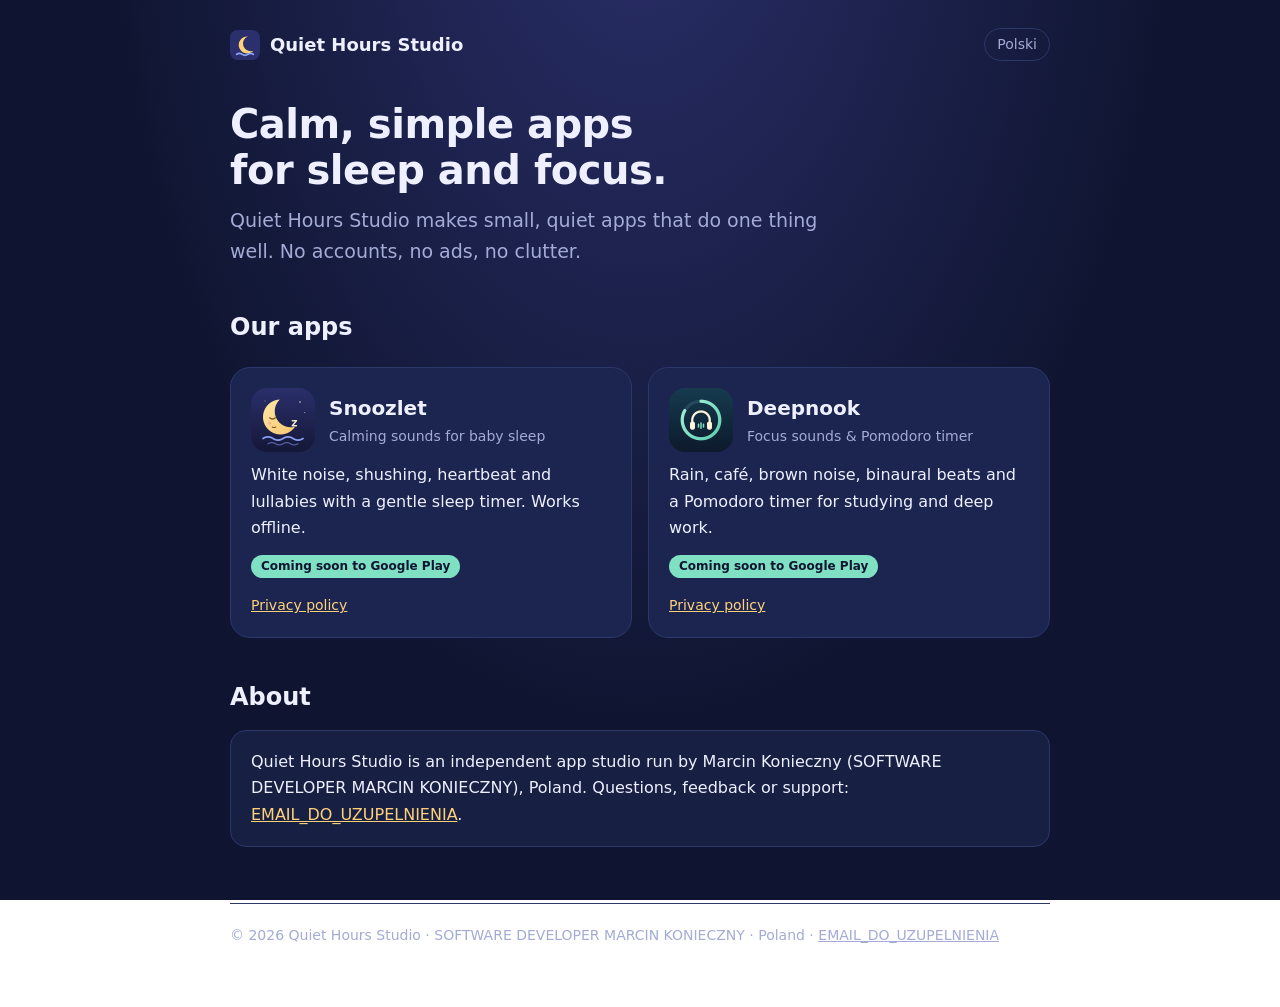
==== index.html @ 29d7ed3e "Strona Quiet Hours Studio i polityki prywatności Snoozlet i Deepnook Co-Authored-By: Claude Opus 5.5" ====
<!DOCTYPE html>
<html lang="en"><head><meta charset="utf-8"><meta name="viewport" content="width=device-width, initial-scale=1">
<title>Quiet Hours Studio</title><meta name="description" content="Quiet Hours Studio – calm, simple apps for sleep and focus.">
<link rel="icon" href="assets/favicon.png"><link rel="stylesheet" href="style.css"></head>
<body><div class="wrap">
<nav><a class="brand" href="index.html"><svg width="30" height="30" viewBox="0 0 64 64" aria-hidden="true"><rect width="64" height="64" rx="16" fill="#2b2f6b"/><path d="M38 14a18 18 0 1 0 12 30A15 15 0 0 1 38 14z" fill="#ffd27a"/><path d="M14 52q6-4 12 0t12 0t12 0" fill="none" stroke="#8fa6ff" stroke-width="3.5" stroke-linecap="round"/></svg>Quiet Hours Studio</a><span class="sp"></span><a class="lang" href="pl.html">Polski</a></nav>
<h1>Calm, simple apps<br>for sleep and focus.</h1>
<p class="lead">Quiet Hours Studio makes small, quiet apps that do one thing well. No accounts, no ads, no clutter.</p>
<h2>Our apps</h2><div class="apps"><div class="app"><div class="top"><img src="assets/snoozlet.png" alt="">
<div><h3>Snoozlet</h3><p class="tag">Calming sounds for baby sleep</p></div></div>
<p>White noise, shushing, heartbeat and lullabies with a gentle sleep timer. Works offline.</p>
<div><span class="badge">Coming soon to Google Play</span></div>
<div class="links"><a href="privacy/snoozlet.html">Privacy policy</a></div></div><div class="app"><div class="top"><img src="assets/deepnook.png" alt="">
<div><h3>Deepnook</h3><p class="tag">Focus sounds &amp; Pomodoro timer</p></div></div>
<p>Rain, café, brown noise, binaural beats and a Pomodoro timer for studying and deep work.</p>
<div><span class="badge">Coming soon to Google Play</span></div>
<div class="links"><a href="privacy/deepnook.html">Privacy policy</a></div></div></div>
<h2>About</h2><div class="box"><p style="margin:0">Quiet Hours Studio is an independent app studio run by Marcin Konieczny (SOFTWARE DEVELOPER MARCIN KONIECZNY), Poland. Questions, feedback or support: <a href="mailto:EMAIL_DO_UZUPELNIENIA">EMAIL_DO_UZUPELNIENIA</a>.</p></div>
<footer>© 2026 Quiet Hours Studio · SOFTWARE DEVELOPER MARCIN KONIECZNY · Poland · <a href="mailto:EMAIL_DO_UZUPELNIENIA">EMAIL_DO_UZUPELNIENIA</a></footer>
</div></body></html>
---- style.css ----
:root{--bg:#0f1530;--bg2:#171f42;--card:#1c2550;--txt:#eef0ff;--muted:#a3abd6;--accent:#ffd27a;--mint:#7fe0c3;--line:#2c376a}
*{box-sizing:border-box}html{-webkit-text-size-adjust:100%}
body{margin:0;font:16px/1.65 system-ui,-apple-system,"Segoe UI",Roboto,sans-serif;color:var(--txt);background:radial-gradient(ellipse at 50% -20%,#2b2f6b 0%,var(--bg) 60%) fixed}
a{color:var(--accent)}a:hover{opacity:.85}
.wrap{max-width:860px;margin:0 auto;padding:28px 20px 60px}
nav{display:flex;align-items:center;gap:12px;margin-bottom:40px}
nav .brand{display:flex;align-items:center;gap:10px;color:var(--txt);text-decoration:none;font-weight:800;font-size:18px}
nav .sp{flex:1}nav .lang{color:var(--muted);text-decoration:none;font-size:14px;border:1px solid var(--line);border-radius:99px;padding:4px 12px}
h1{font-size:40px;line-height:1.15;margin:0 0 12px;letter-spacing:-.5px}
h2{font-size:24px;margin:40px 0 12px}h3{font-size:18px;margin:28px 0 6px}
.lead{color:var(--muted);font-size:19px;max-width:620px;margin:0}
.apps{display:grid;grid-template-columns:repeat(auto-fit,minmax(260px,1fr));gap:16px;margin-top:20px}
.app{background:var(--card);border:1px solid var(--line);border-radius:20px;padding:20px;display:flex;flex-direction:column;gap:10px}
.app .top{display:flex;gap:14px;align-items:center}
.app img{width:64px;height:64px;border-radius:16px}
.app h3{margin:0;font-size:20px}.app .tag{color:var(--muted);font-size:14px;margin:0}
.app p{margin:0}.app .links{display:flex;gap:14px;flex-wrap:wrap;font-size:14px;margin-top:auto;padding-top:6px}
.badge{display:inline-block;font-size:12px;font-weight:700;color:#0f1530;background:var(--mint);border-radius:99px;padding:2px 10px}
.box{background:var(--bg2);border:1px solid var(--line);border-radius:16px;padding:18px 20px}
.legal{max-width:720px}.legal li{margin:4px 0}.legal p,.legal li{color:#dfe3ff}
.muted{color:var(--muted)}
footer{margin-top:56px;padding-top:20px;border-top:1px solid var(--line);color:var(--muted);font-size:14px}
footer a{color:var(--muted)}
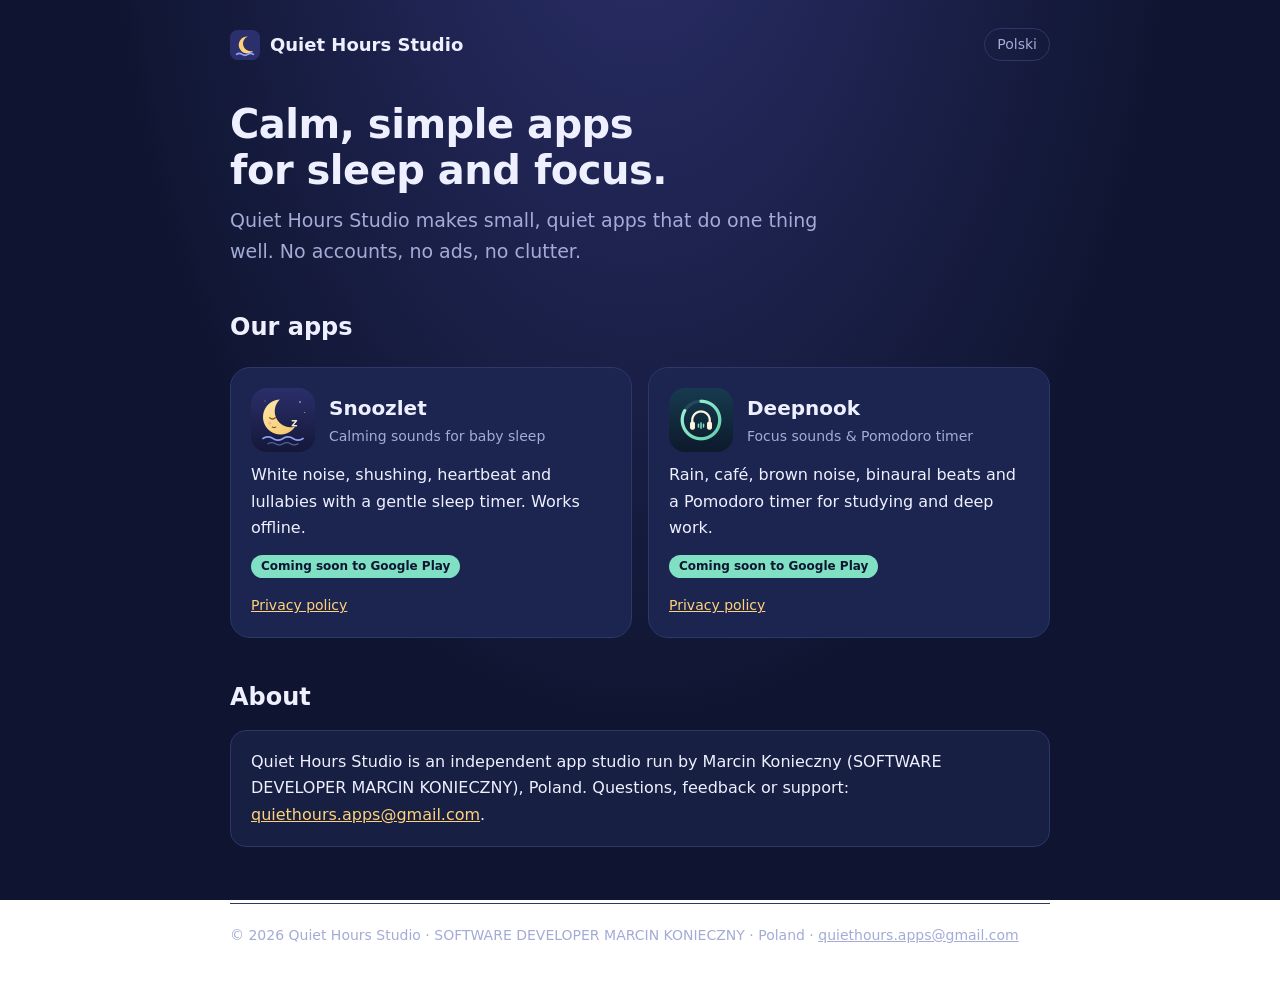
==== commit 81064fee: "Mail kontaktowy: quiethours.apps@gmail.com Co-Authored-By: Claude Opus 5.5 <noreply@anthropic.com> C" ====
--- a/index.html
+++ b/index.html
@@ -15,6 +15,6 @@
 <p>Rain, café, brown noise, binaural beats and a Pomodoro timer for studying and deep work.</p>
 <div><span class="badge">Coming soon to Google Play</span></div>
 <div class="links"><a href="privacy/deepnook.html">Privacy policy</a></div></div></div>
-<h2>About</h2><div class="box"><p style="margin:0">Quiet Hours Studio is an independent app studio run by Marcin Konieczny (SOFTWARE DEVELOPER MARCIN KONIECZNY), Poland. Questions, feedback or support: <a href="mailto:EMAIL_DO_UZUPELNIENIA">EMAIL_DO_UZUPELNIENIA</a>.</p></div>
-<footer>© 2026 Quiet Hours Studio · SOFTWARE DEVELOPER MARCIN KONIECZNY · Poland · <a href="mailto:EMAIL_DO_UZUPELNIENIA">EMAIL_DO_UZUPELNIENIA</a></footer>
+<h2>About</h2><div class="box"><p style="margin:0">Quiet Hours Studio is an independent app studio run by Marcin Konieczny (SOFTWARE DEVELOPER MARCIN KONIECZNY), Poland. Questions, feedback or support: <a href="mailto:quiethours.apps@gmail.com">quiethours.apps@gmail.com</a>.</p></div>
+<footer>© 2026 Quiet Hours Studio · SOFTWARE DEVELOPER MARCIN KONIECZNY · Poland · <a href="mailto:quiethours.apps@gmail.com">quiethours.apps@gmail.com</a></footer>
 </div></body></html>
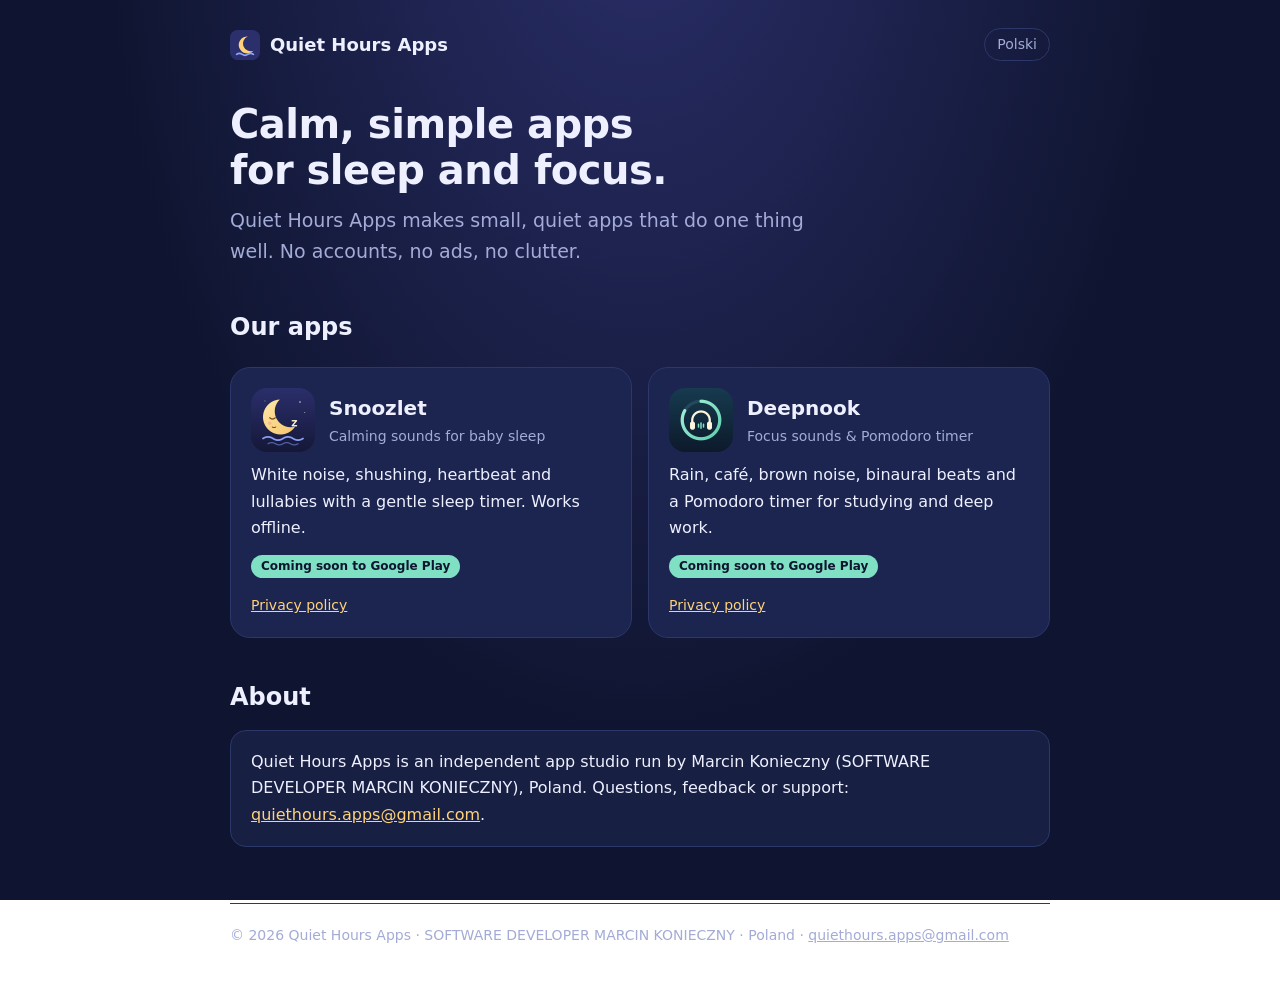
==== commit bb0e53b9: "Nazwa dewelopera: Quiet Hours Apps Co-Authored-By: Claude Opus 5.5 <noreply@anthropic.com> Claude-Se" ====
--- a/index.html
+++ b/index.html
@@ -1,11 +1,11 @@
 <!DOCTYPE html>
 <html lang="en"><head><meta charset="utf-8"><meta name="viewport" content="width=device-width, initial-scale=1">
-<title>Quiet Hours Studio</title><meta name="description" content="Quiet Hours Studio – calm, simple apps for sleep and focus.">
+<title>Quiet Hours Apps</title><meta name="description" content="Quiet Hours Apps – calm, simple apps for sleep and focus.">
 <link rel="icon" href="assets/favicon.png"><link rel="stylesheet" href="style.css"></head>
 <body><div class="wrap">
-<nav><a class="brand" href="index.html"><svg width="30" height="30" viewBox="0 0 64 64" aria-hidden="true"><rect width="64" height="64" rx="16" fill="#2b2f6b"/><path d="M38 14a18 18 0 1 0 12 30A15 15 0 0 1 38 14z" fill="#ffd27a"/><path d="M14 52q6-4 12 0t12 0t12 0" fill="none" stroke="#8fa6ff" stroke-width="3.5" stroke-linecap="round"/></svg>Quiet Hours Studio</a><span class="sp"></span><a class="lang" href="pl.html">Polski</a></nav>
+<nav><a class="brand" href="index.html"><svg width="30" height="30" viewBox="0 0 64 64" aria-hidden="true"><rect width="64" height="64" rx="16" fill="#2b2f6b"/><path d="M38 14a18 18 0 1 0 12 30A15 15 0 0 1 38 14z" fill="#ffd27a"/><path d="M14 52q6-4 12 0t12 0t12 0" fill="none" stroke="#8fa6ff" stroke-width="3.5" stroke-linecap="round"/></svg>Quiet Hours Apps</a><span class="sp"></span><a class="lang" href="pl.html">Polski</a></nav>
 <h1>Calm, simple apps<br>for sleep and focus.</h1>
-<p class="lead">Quiet Hours Studio makes small, quiet apps that do one thing well. No accounts, no ads, no clutter.</p>
+<p class="lead">Quiet Hours Apps makes small, quiet apps that do one thing well. No accounts, no ads, no clutter.</p>
 <h2>Our apps</h2><div class="apps"><div class="app"><div class="top"><img src="assets/snoozlet.png" alt="">
 <div><h3>Snoozlet</h3><p class="tag">Calming sounds for baby sleep</p></div></div>
 <p>White noise, shushing, heartbeat and lullabies with a gentle sleep timer. Works offline.</p>
@@ -15,6 +15,6 @@
 <p>Rain, café, brown noise, binaural beats and a Pomodoro timer for studying and deep work.</p>
 <div><span class="badge">Coming soon to Google Play</span></div>
 <div class="links"><a href="privacy/deepnook.html">Privacy policy</a></div></div></div>
-<h2>About</h2><div class="box"><p style="margin:0">Quiet Hours Studio is an independent app studio run by Marcin Konieczny (SOFTWARE DEVELOPER MARCIN KONIECZNY), Poland. Questions, feedback or support: <a href="mailto:quiethours.apps@gmail.com">quiethours.apps@gmail.com</a>.</p></div>
-<footer>© 2026 Quiet Hours Studio · SOFTWARE DEVELOPER MARCIN KONIECZNY · Poland · <a href="mailto:quiethours.apps@gmail.com">quiethours.apps@gmail.com</a></footer>
+<h2>About</h2><div class="box"><p style="margin:0">Quiet Hours Apps is an independent app studio run by Marcin Konieczny (SOFTWARE DEVELOPER MARCIN KONIECZNY), Poland. Questions, feedback or support: <a href="mailto:quiethours.apps@gmail.com">quiethours.apps@gmail.com</a>.</p></div>
+<footer>© 2026 Quiet Hours Apps · SOFTWARE DEVELOPER MARCIN KONIECZNY · Poland · <a href="mailto:quiethours.apps@gmail.com">quiethours.apps@gmail.com</a></footer>
 </div></body></html>
